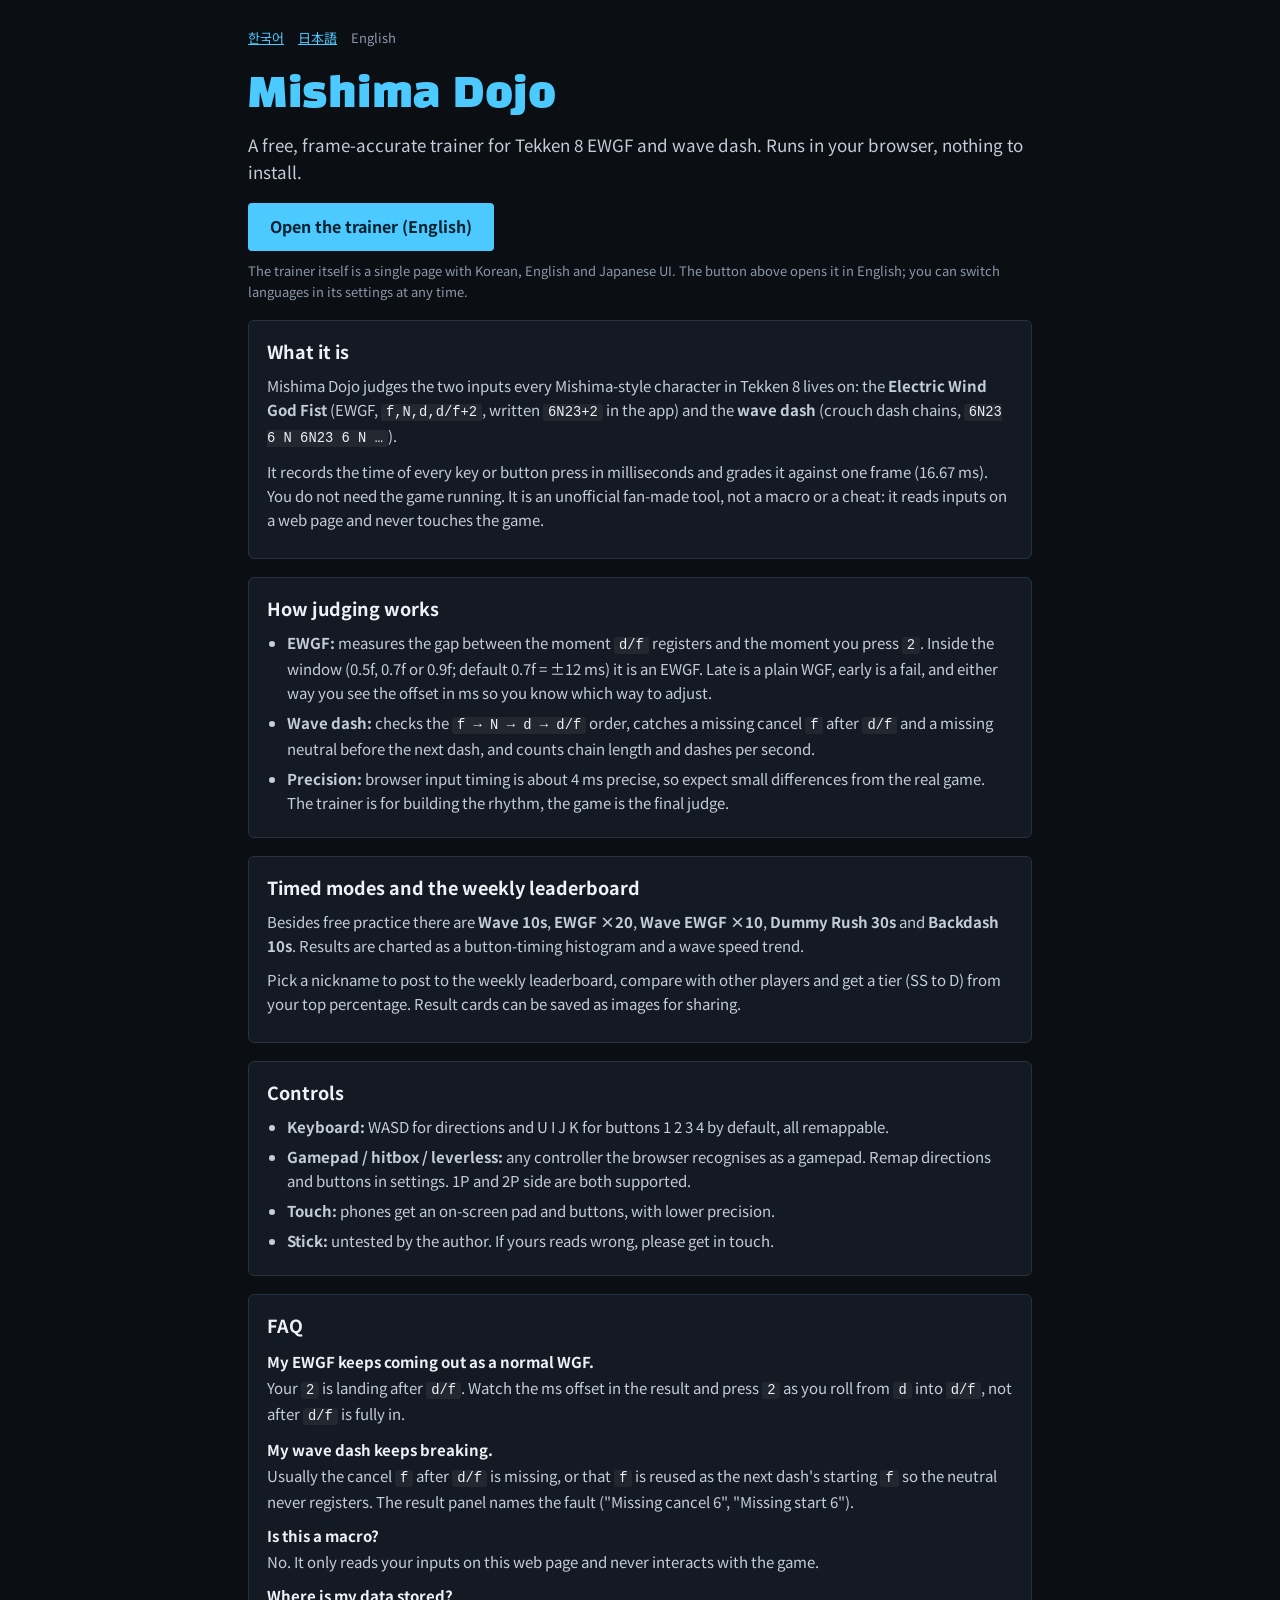
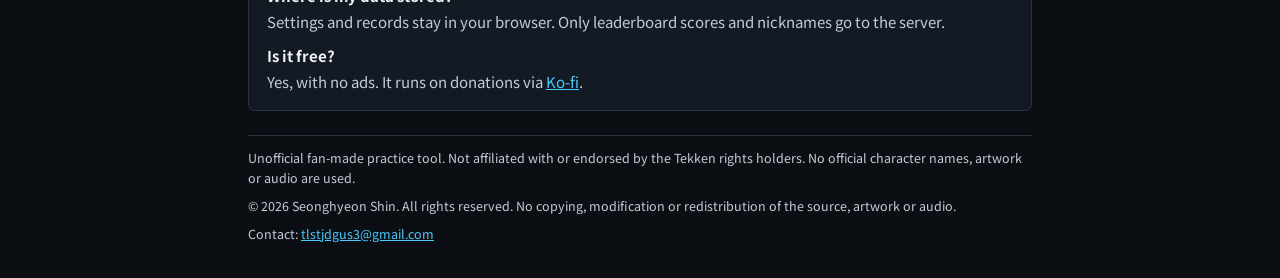
==== en/index.html @ 368cb460 "Add SEO text, en/ja landing pages, and hreflang Search engines had almost nothing to index on the ap" ====
<!-- © 2026 Seonghyeon Shin. All rights reserved. See /LICENSE. -->
<!doctype html>
<html lang="en">
<meta charset="utf-8">
<meta name="viewport" content="width=device-width,initial-scale=1">
<title>Mishima Dojo | Free Tekken 8 EWGF & Wave Dash Trainer</title>
<meta name="description" content="Free browser trainer for Tekken 8 Mishima inputs. Judges the Electric Wind God Fist (EWGF, f,N,d,d/f+2) and wave dash (6N23) frame by frame, shows how many ms your button was early or late, counts wave chains, and ranks timed modes on a weekly leaderboard. Keyboard, gamepad, hitbox and touch. Nothing to install.">
<meta name="robots" content="index,follow">
<meta name="theme-color" content="#0B0E13">
<link rel="canonical" href="https://mishimaryu.com/en/">
<link rel="alternate" hreflang="ko" href="https://mishimaryu.com/">
<link rel="alternate" hreflang="en" href="https://mishimaryu.com/en/">
<link rel="alternate" hreflang="ja" href="https://mishimaryu.com/ja/">
<link rel="alternate" hreflang="x-default" href="https://mishimaryu.com/">
<meta property="og:type" content="website">
<meta property="og:site_name" content="Mishima Dojo">
<meta property="og:title" content="Mishima Dojo | Free Tekken 8 EWGF & Wave Dash Trainer">
<meta property="og:description" content="Frame-accurate browser trainer for EWGF and wave dash. Shows how many ms your input was early or late. Free, nothing to install.">
<meta property="og:url" content="https://mishimaryu.com/en/">
<meta property="og:image" content="https://mishimaryu.com/og.png">
<meta property="og:image:width" content="1200">
<meta property="og:image:height" content="630">
<meta property="og:locale" content="en_US">
<meta name="twitter:card" content="summary_large_image">
<link rel="preconnect" href="https://fonts.googleapis.com">
<link rel="preconnect" href="https://fonts.gstatic.com" crossorigin>
<link rel="stylesheet" href="https://fonts.googleapis.com/css2?family=Black+Han+Sans&family=Noto+Sans+KR:wght@400;700&display=swap">
<style>
  :root{--bg:#0B0E13;--panel:#141A23;--line:#273140;--ink:#EEF2F6;--ink2:#C3CCD8;--muted:#8C98AA;--faint:#5B687A;--accent:#4CC9FF}
  *{box-sizing:border-box}
  body{margin:0;background:var(--bg);color:var(--ink);font-family:"Noto Sans KR",system-ui,sans-serif;font-size:15px;line-height:1.6}
  .wrap{max-width:820px;margin:0 auto;padding:28px 18px 40px}
  h1{font-family:"Black Han Sans","Noto Sans KR",sans-serif;font-weight:400;font-size:40px;letter-spacing:.5px;margin:0 0 4px;color:var(--accent)}
  .tag{color:var(--ink2);font-size:17px;margin:0 0 18px}
  .cta{display:inline-block;background:var(--accent);color:#04202f;text-decoration:none;border-radius:4px;padding:11px 22px;font-weight:700;font-size:16px}
  .cta:hover{filter:brightness(1.08)}
  .note{color:var(--muted);font-size:13px;margin:10px 0 0}
  section{background:var(--panel);border:1px solid var(--line);border-radius:6px;padding:16px 18px;margin-top:18px}
  h2{font-size:18px;margin:0 0 8px;color:var(--ink)}
  p{margin:0 0 10px;color:var(--ink2)}
  ul{margin:0;padding-left:20px;color:var(--ink2)}
  li{margin-bottom:6px}
  code{font-family:Consolas,Menlo,monospace;font-size:.92em;color:var(--ink);background:rgba(255,255,255,.06);padding:1px 5px;border-radius:3px}
  dl{margin:0}
  dt{font-weight:700;color:var(--ink);margin-top:10px}
  dd{margin:2px 0 0;color:var(--ink2)}
  footer{color:var(--faint);font-size:12.5px;border-top:1px solid var(--line);margin-top:24px;padding-top:12px}
  footer p{margin:0 0 8px}
  a{color:var(--accent)}
  .langs{display:flex;gap:14px;flex-wrap:wrap;font-size:13px;color:var(--muted);margin-bottom:14px}
</style>

<div class="wrap">
  <nav class="langs"><a href="../?lang=ko" hreflang="ko">한국어</a><a href="../ja/" hreflang="ja">日本語</a><span>English</span></nav>

  <h1>Mishima Dojo</h1>
  <p class="tag">A free, frame-accurate trainer for Tekken 8 EWGF and wave dash. Runs in your browser, nothing to install.</p>
  <a class="cta" href="../?lang=en">Open the trainer (English)</a>
  <p class="note">The trainer itself is a single page with Korean, English and Japanese UI. The button above opens it in English; you can switch languages in its settings at any time.</p>

  <section>
    <h2>What it is</h2>
    <p>Mishima Dojo judges the two inputs every Mishima-style character in Tekken 8 lives on: the <strong>Electric Wind God Fist</strong> (EWGF, <code>f,N,d,d/f+2</code>, written <code>6N23+2</code> in the app) and the <strong>wave dash</strong> (crouch dash chains, <code>6N23 6 N 6N23 6 N …</code>).</p>
    <p>It records the time of every key or button press in milliseconds and grades it against one frame (16.67 ms). You do not need the game running. It is an unofficial fan-made tool, not a macro or a cheat: it reads inputs on a web page and never touches the game.</p>
  </section>

  <section>
    <h2>How judging works</h2>
    <ul>
      <li><strong>EWGF:</strong> measures the gap between the moment <code>d/f</code> registers and the moment you press <code>2</code>. Inside the window (0.5f, 0.7f or 0.9f; default 0.7f = ±12 ms) it is an EWGF. Late is a plain WGF, early is a fail, and either way you see the offset in ms so you know which way to adjust.</li>
      <li><strong>Wave dash:</strong> checks the <code>f → N → d → d/f</code> order, catches a missing cancel <code>f</code> after <code>d/f</code> and a missing neutral before the next dash, and counts chain length and dashes per second.</li>
      <li><strong>Precision:</strong> browser input timing is about 4 ms precise, so expect small differences from the real game. The trainer is for building the rhythm, the game is the final judge.</li>
    </ul>
  </section>

  <section>
    <h2>Timed modes and the weekly leaderboard</h2>
    <p>Besides free practice there are <strong>Wave 10s</strong>, <strong>EWGF ×20</strong>, <strong>Wave EWGF ×10</strong>, <strong>Dummy Rush 30s</strong> and <strong>Backdash 10s</strong>. Results are charted as a button-timing histogram and a wave speed trend.</p>
    <p>Pick a nickname to post to the weekly leaderboard, compare with other players and get a tier (SS to D) from your top percentage. Result cards can be saved as images for sharing.</p>
  </section>

  <section>
    <h2>Controls</h2>
    <ul>
      <li><strong>Keyboard:</strong> WASD for directions and U I J K for buttons 1 2 3 4 by default, all remappable.</li>
      <li><strong>Gamepad / hitbox / leverless:</strong> any controller the browser recognises as a gamepad. Remap directions and buttons in settings. 1P and 2P side are both supported.</li>
      <li><strong>Touch:</strong> phones get an on-screen pad and buttons, with lower precision.</li>
      <li><strong>Stick:</strong> untested by the author. If yours reads wrong, please get in touch.</li>
    </ul>
  </section>

  <section>
    <h2>FAQ</h2>
    <dl>
      <dt>My EWGF keeps coming out as a normal WGF.</dt>
      <dd>Your <code>2</code> is landing after <code>d/f</code>. Watch the ms offset in the result and press <code>2</code> as you roll from <code>d</code> into <code>d/f</code>, not after <code>d/f</code> is fully in.</dd>
      <dt>My wave dash keeps breaking.</dt>
      <dd>Usually the cancel <code>f</code> after <code>d/f</code> is missing, or that <code>f</code> is reused as the next dash's starting <code>f</code> so the neutral never registers. The result panel names the fault ("Missing cancel 6", "Missing start 6").</dd>
      <dt>Is this a macro?</dt>
      <dd>No. It only reads your inputs on this web page and never interacts with the game.</dd>
      <dt>Where is my data stored?</dt>
      <dd>Settings and records stay in your browser. Only leaderboard scores and nicknames go to the server.</dd>
      <dt>Is it free?</dt>
      <dd>Yes, with no ads. It runs on donations via <a href="https://ko-fi.com/misimadojo" rel="noopener">Ko-fi</a>.</dd>
    </dl>
  </section>

  <footer>
    <p>Unofficial fan-made practice tool. Not affiliated with or endorsed by the Tekken rights holders. No official character names, artwork or audio are used.</p>
    <p>© 2026 Seonghyeon Shin. All rights reserved. No copying, modification or redistribution of the source, artwork or audio.</p>
    <p>Contact: <a href="mailto:tlstjdgus3@gmail.com">tlstjdgus3@gmail.com</a></p>
  </footer>
</div>
</html>
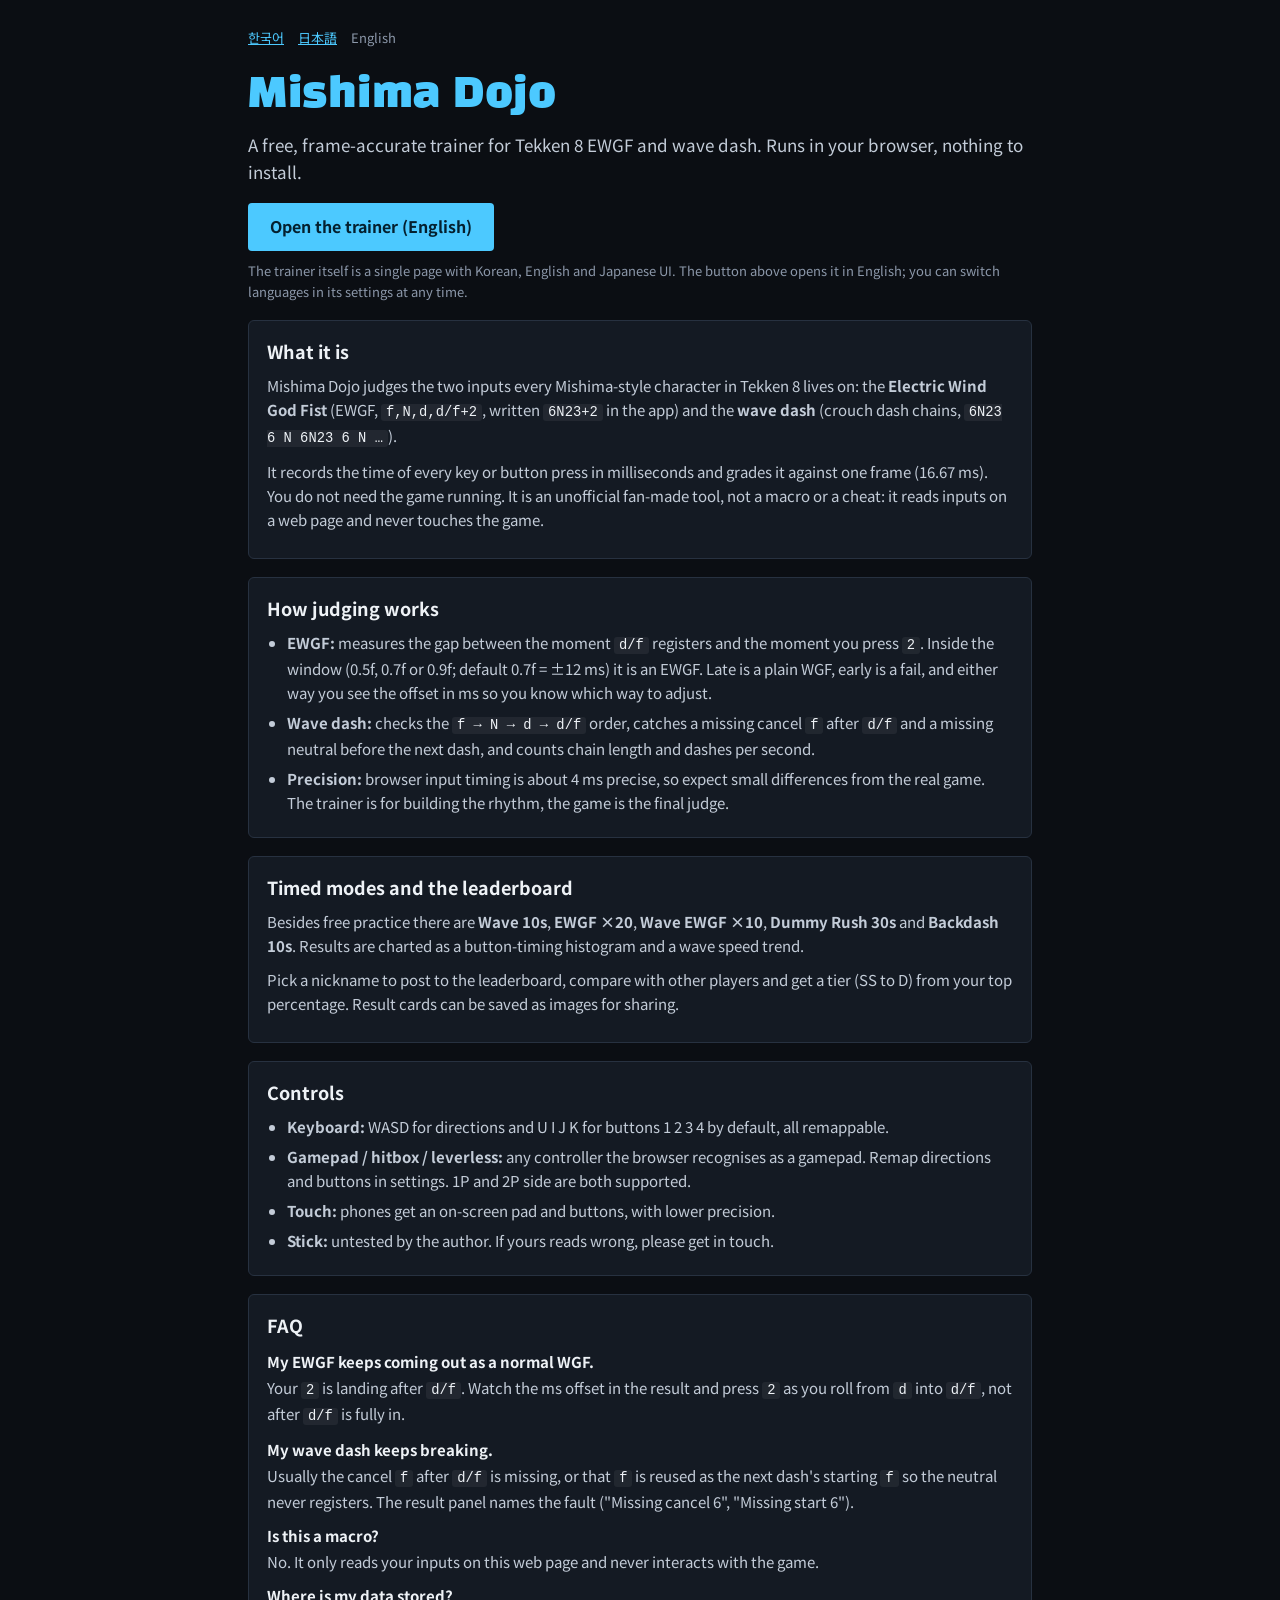
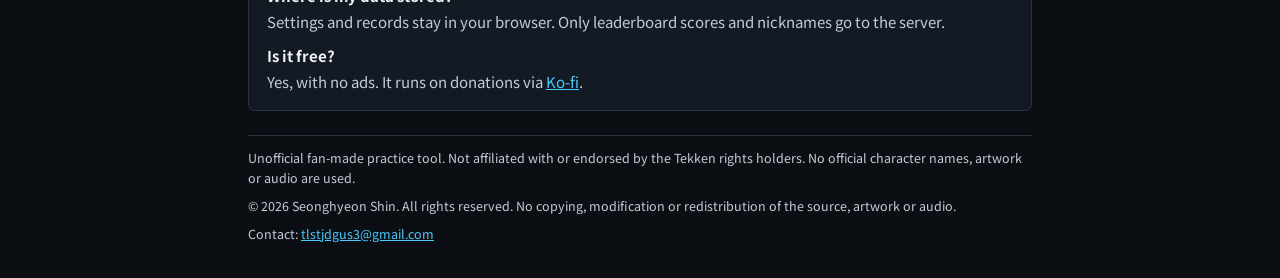
==== commit 0bd247c0: "Make the leaderboard cumulative: drop the weekly reset Worker stores and reads one season key ('all'" ====
--- a/en/index.html
+++ b/en/index.html
@@ -4,7 +4,7 @@
 <meta charset="utf-8">
 <meta name="viewport" content="width=device-width,initial-scale=1">
 <title>Mishima Dojo | Free Tekken 8 EWGF & Wave Dash Trainer</title>
-<meta name="description" content="Free browser trainer for Tekken 8 Mishima inputs. Judges the Electric Wind God Fist (EWGF, f,N,d,d/f+2) and wave dash (6N23) frame by frame, shows how many ms your button was early or late, counts wave chains, and ranks timed modes on a weekly leaderboard. Keyboard, gamepad, hitbox and touch. Nothing to install.">
+<meta name="description" content="Free browser trainer for Tekken 8 Mishima inputs. Judges the Electric Wind God Fist (EWGF, f,N,d,d/f+2) and wave dash (6N23) frame by frame, shows how many ms your button was early or late, counts wave chains, and ranks timed modes on a leaderboard. Keyboard, gamepad, hitbox and touch. Nothing to install.">
 <meta name="robots" content="index,follow">
 <meta name="theme-color" content="#0B0E13">
 <link rel="canonical" href="https://mishimaryu.com/en/">
@@ -74,9 +74,9 @@
   </section>
 
   <section>
-    <h2>Timed modes and the weekly leaderboard</h2>
+    <h2>Timed modes and the leaderboard</h2>
     <p>Besides free practice there are <strong>Wave 10s</strong>, <strong>EWGF ×20</strong>, <strong>Wave EWGF ×10</strong>, <strong>Dummy Rush 30s</strong> and <strong>Backdash 10s</strong>. Results are charted as a button-timing histogram and a wave speed trend.</p>
-    <p>Pick a nickname to post to the weekly leaderboard, compare with other players and get a tier (SS to D) from your top percentage. Result cards can be saved as images for sharing.</p>
+    <p>Pick a nickname to post to the leaderboard, compare with other players and get a tier (SS to D) from your top percentage. Result cards can be saved as images for sharing.</p>
   </section>
 
   <section>
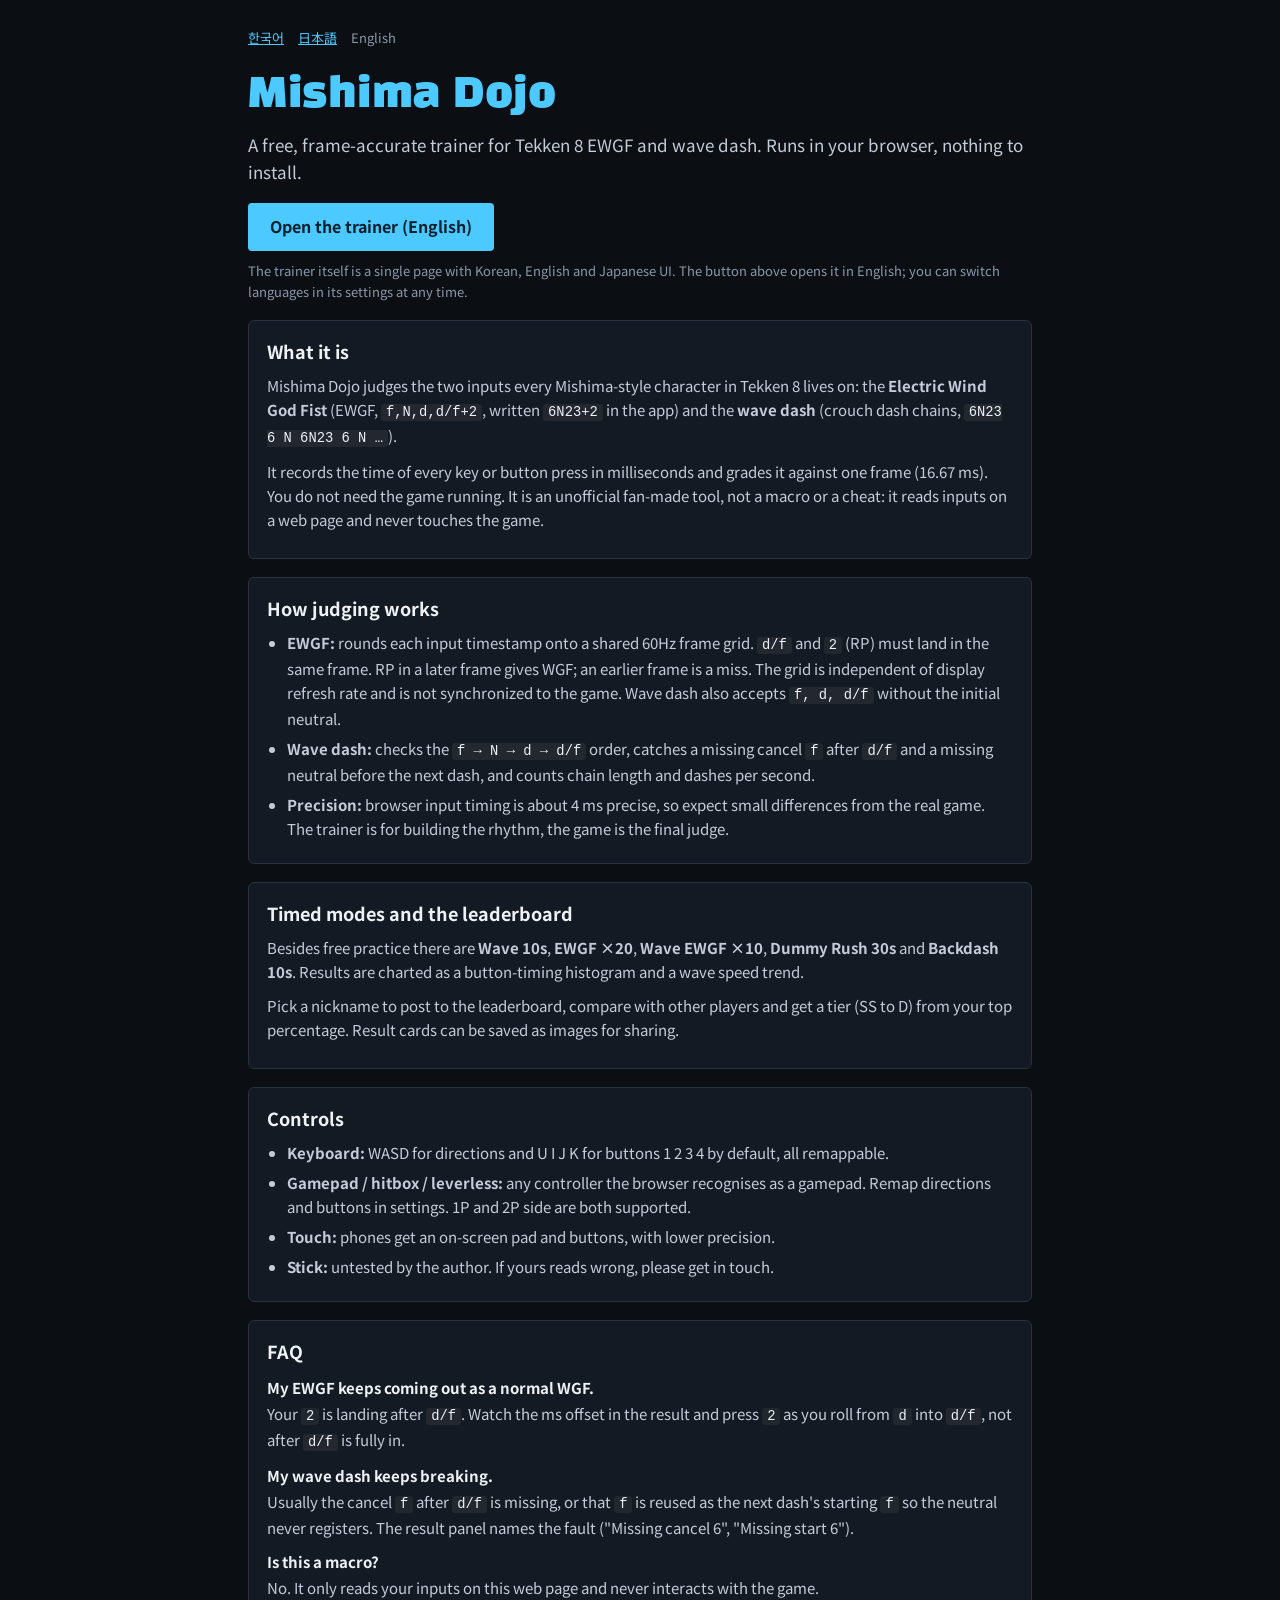
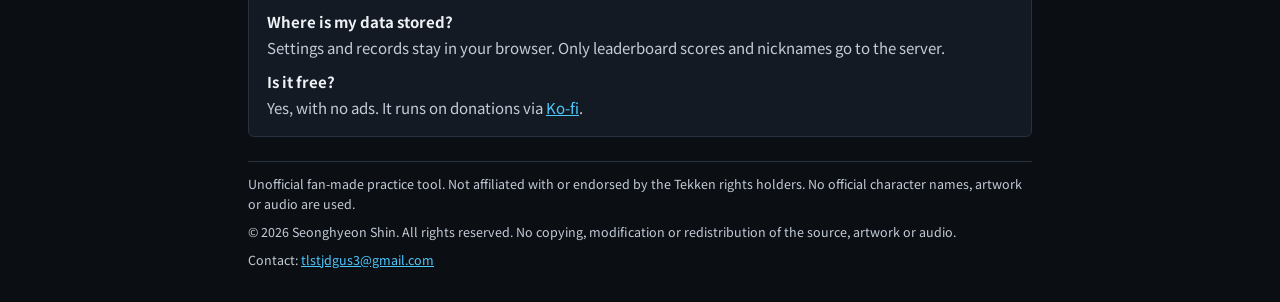
==== commit 0b97f7e0: "feat: add WSC practice and same-frame EWGF judging" ====
--- a/en/index.html
+++ b/en/index.html
@@ -67,7 +67,7 @@
   <section>
     <h2>How judging works</h2>
     <ul>
-      <li><strong>EWGF:</strong> measures the gap between the moment <code>d/f</code> registers and the moment you press <code>2</code>. Inside the window (0.5f, 0.7f or 0.9f; default 0.7f = ±12 ms) it is an EWGF. Late is a plain WGF, early is a fail, and either way you see the offset in ms so you know which way to adjust.</li>
+      <li><strong>EWGF:</strong> rounds each input timestamp onto a shared 60Hz frame grid. <code>d/f</code> and <code>2</code> (RP) must land in the same frame. RP in a later frame gives WGF; an earlier frame is a miss. The grid is independent of display refresh rate and is not synchronized to the game. Wave dash also accepts <code>f, d, d/f</code> without the initial neutral.</li>
       <li><strong>Wave dash:</strong> checks the <code>f → N → d → d/f</code> order, catches a missing cancel <code>f</code> after <code>d/f</code> and a missing neutral before the next dash, and counts chain length and dashes per second.</li>
       <li><strong>Precision:</strong> browser input timing is about 4 ms precise, so expect small differences from the real game. The trainer is for building the rhythm, the game is the final judge.</li>
     </ul>
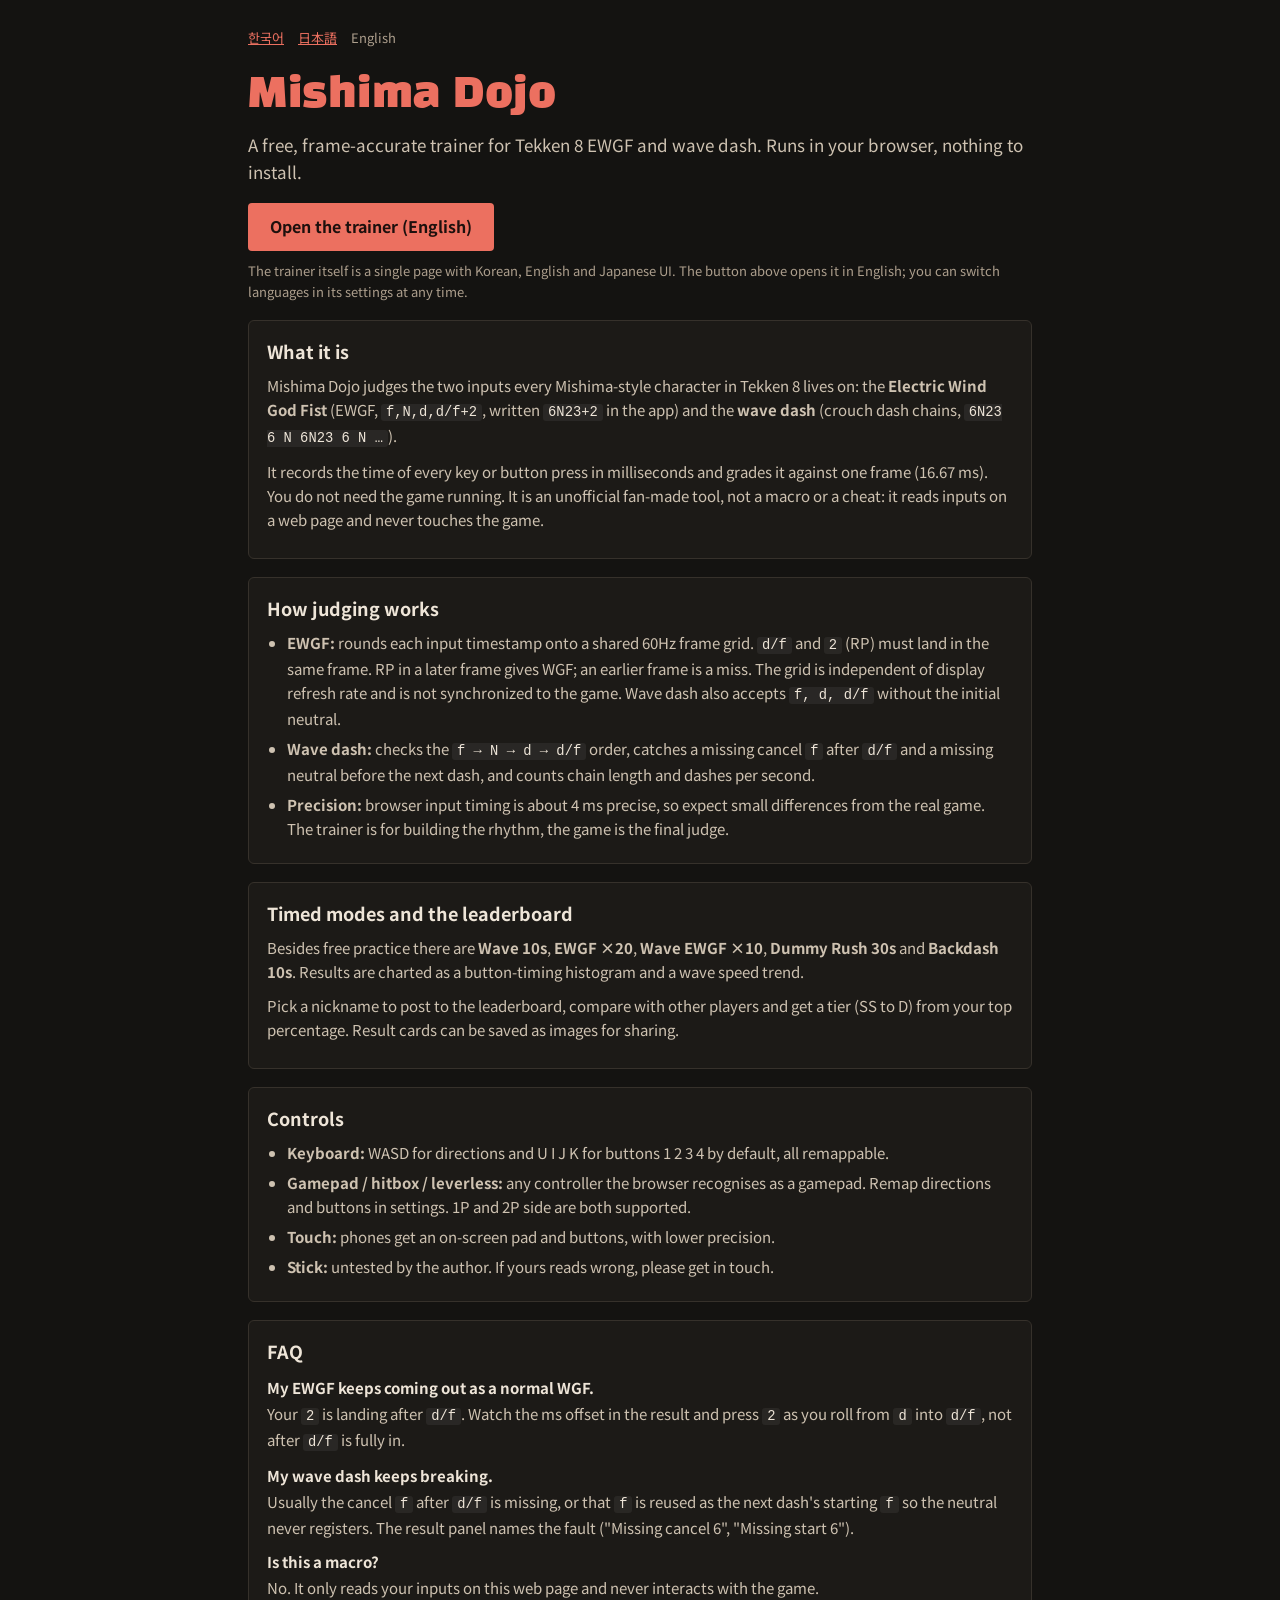
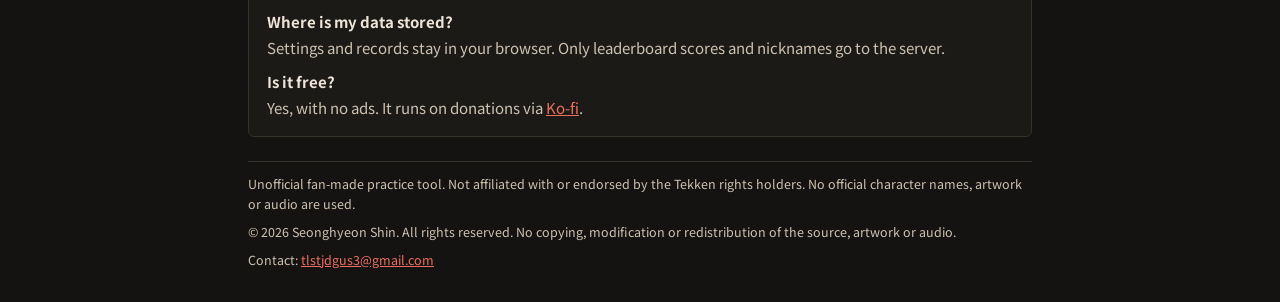
==== commit 8efb8d4b: "feat: refresh dojo layout, add WSC rankings and folder BGM" ====
--- a/en/index.html
+++ b/en/index.html
@@ -6,7 +6,7 @@
 <title>Mishima Dojo | Free Tekken 8 EWGF & Wave Dash Trainer</title>
 <meta name="description" content="Free browser trainer for Tekken 8 Mishima inputs. Judges the Electric Wind God Fist (EWGF, f,N,d,d/f+2) and wave dash (6N23) frame by frame, shows how many ms your button was early or late, counts wave chains, and ranks timed modes on a leaderboard. Keyboard, gamepad, hitbox and touch. Nothing to install.">
 <meta name="robots" content="index,follow">
-<meta name="theme-color" content="#0B0E13">
+<meta name="theme-color" content="#141311">
 <link rel="canonical" href="https://mishimaryu.com/en/">
 <link rel="alternate" hreflang="ko" href="https://mishimaryu.com/">
 <link rel="alternate" hreflang="en" href="https://mishimaryu.com/en/">
@@ -26,13 +26,13 @@
 <link rel="preconnect" href="https://fonts.gstatic.com" crossorigin>
 <link rel="stylesheet" href="https://fonts.googleapis.com/css2?family=Black+Han+Sans&family=Noto+Sans+KR:wght@400;700&display=swap">
 <style>
-  :root{--bg:#0B0E13;--panel:#141A23;--line:#273140;--ink:#EEF2F6;--ink2:#C3CCD8;--muted:#8C98AA;--faint:#5B687A;--accent:#4CC9FF}
+  :root{--bg:#141311;--panel:#1C1A17;--line:#36312B;--ink:#EEE5D8;--ink2:#CEC2B1;--muted:#AD9F8D;--faint:#887D6E;--accent:#EC7060}
   *{box-sizing:border-box}
   body{margin:0;background:var(--bg);color:var(--ink);font-family:"Noto Sans KR",system-ui,sans-serif;font-size:15px;line-height:1.6}
   .wrap{max-width:820px;margin:0 auto;padding:28px 18px 40px}
   h1{font-family:"Black Han Sans","Noto Sans KR",sans-serif;font-weight:400;font-size:40px;letter-spacing:.5px;margin:0 0 4px;color:var(--accent)}
   .tag{color:var(--ink2);font-size:17px;margin:0 0 18px}
-  .cta{display:inline-block;background:var(--accent);color:#04202f;text-decoration:none;border-radius:4px;padding:11px 22px;font-weight:700;font-size:16px}
+  .cta{display:inline-block;background:var(--accent);color:#1D100D;text-decoration:none;border-radius:4px;padding:11px 22px;font-weight:700;font-size:16px}
   .cta:hover{filter:brightness(1.08)}
   .note{color:var(--muted);font-size:13px;margin:10px 0 0}
   section{background:var(--panel);border:1px solid var(--line);border-radius:6px;padding:16px 18px;margin-top:18px}
